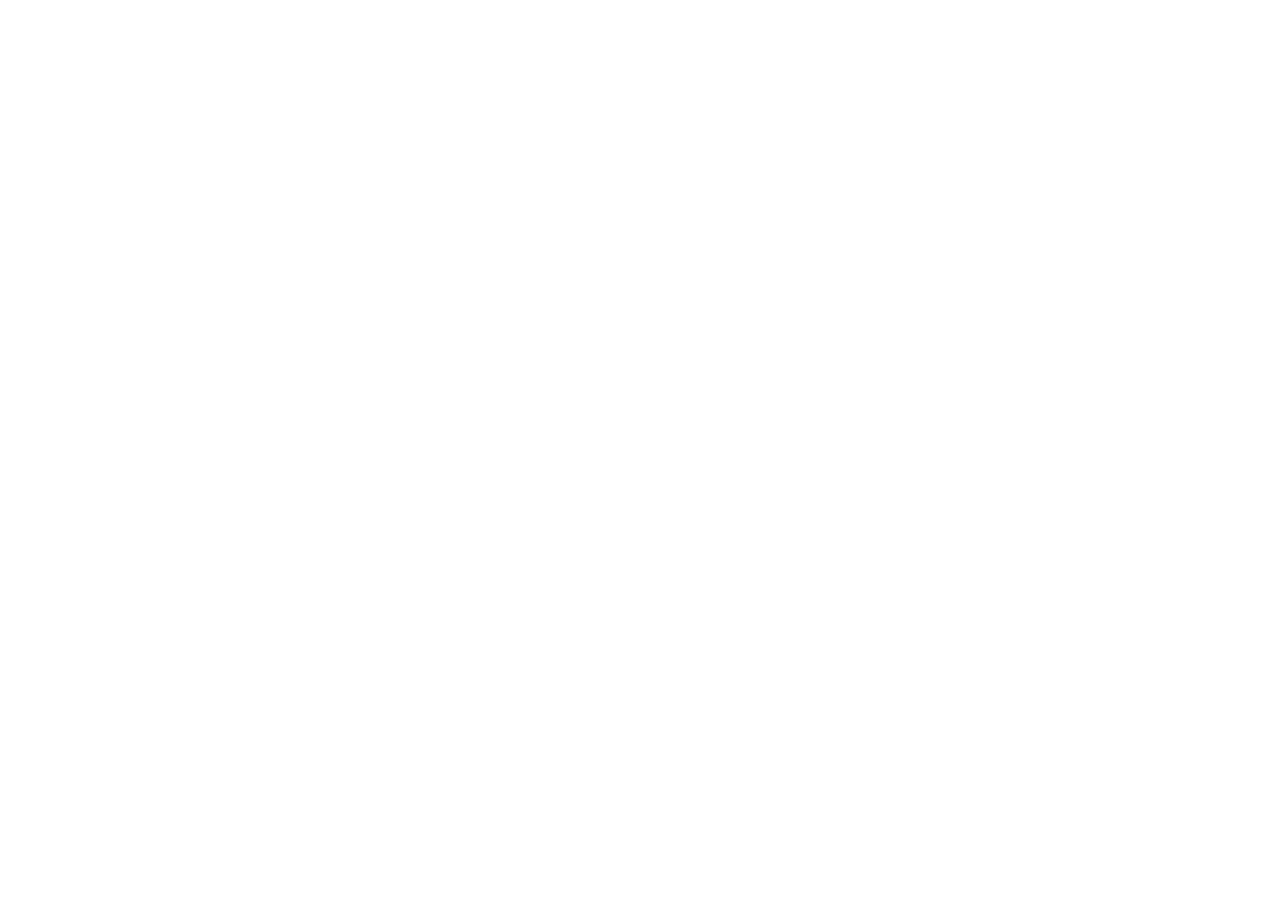
==== blog.html @ e47e7174 "first commit" ====
<!DOCTYPE html>
<html lang="vi">
<head>
    <meta charset="UTF-8">
    <meta name="viewport" content="width=device-width, initial-scale=1.0">
    <title>Blog</title>
    <link rel="stylesheet" href="blogstyle.css">
</head>
<body>
    
</body>
</html>
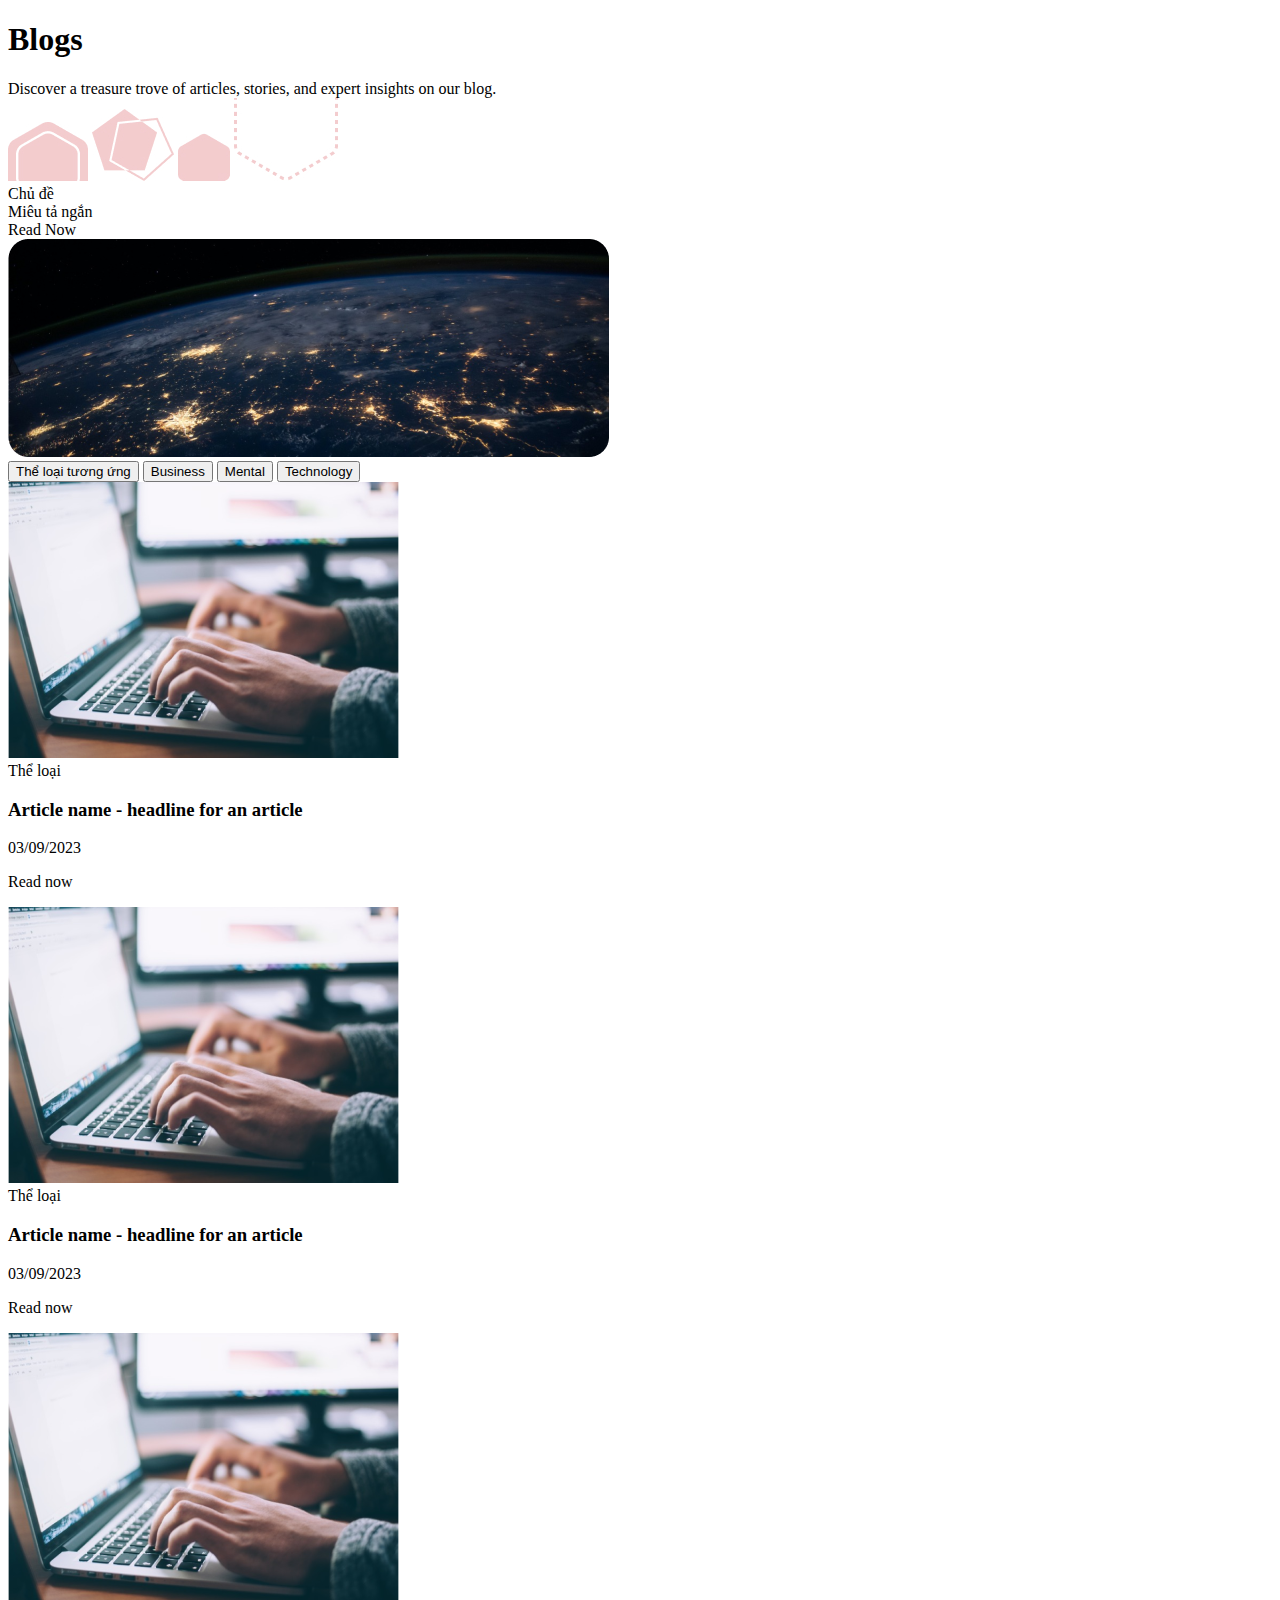
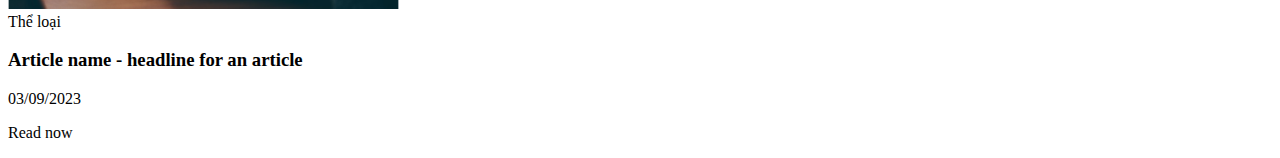
==== commit a85f7045: "2nd commit" ====
--- a/blog.html
+++ b/blog.html
@@ -6,7 +6,86 @@
     <title>Blog</title>
     <link rel="stylesheet" href="blogstyle.css">
 </head>
+
 <body>
-    
+    <div id="bloglayout">
+        <div class="heading">
+            <div class="title">
+                <h1>Blogs</h1>
+            </div>
+            <div class="description">
+                Discover a treasure trove of articles, stories, and expert insights on our blog.
+            </div>
+            <img src="./img/heading/Ornament 73.jpg" alt="" class="or1">
+            <img src="./img/heading/Ornament 71.jpg" alt="" class="or2">
+            <img src="./img/heading/Ornament 65.jpg" alt="" class="or3">
+            <img src="./img/heading/Ornament 64.jpg" alt="" class="or4">
+        </div>
+
+
+        <div class="blog-cards-section">
+            <div class="blog-cards-container">
+                <div class="container-heading">
+                    <div class="content">
+                        Chủ đề
+                    </div>
+
+                    <div class="description">
+                        Miêu tả ngắn
+                    </div>
+
+                    <div class="button">
+                        Read Now
+                    </div>
+
+                    <img src="./img/content/image.png" alt="" class="heading-img">
+                </div>
+
+                <div class="article-listing">
+                    <div class="category-tabs">
+                        <button class="blog-category-switcher">
+                            Thể loại tương ứng
+                        </button>
+                        <button class="blog-category-switcher">
+                            Business
+                        </button>
+                        <button class="blog-category-switcher">
+                            Mental
+                        </button>
+                        <button class="blog-category-switcher">
+                            Technology
+                        </button>
+                    </div>
+
+                    <div class="blog-card-tabs">
+                        <div class="blog-card-item">
+                            <img src="./img/item/image (1).png" alt="" class="img-item">
+                            <div class="tag">Thể loại</div>
+                            <h3 class="item-content">Article name - headline for an article</h3>
+                            <div class="time">03/09/2023</div>
+                            <p class="btn">Read now</p>
+                            <i class="ti-angle-right"></i>
+                        </div>
+                        <div class="blog-card-item">
+                            <img src="./img/item/image (1).png" alt="" class="img-item">
+                            <div class="tag">Thể loại</div>
+                            <h3 class="item-content">Article name - headline for an article</h3>
+                            <div class="time">03/09/2023</div>
+                            <p class="btn">Read now</p>
+                            <i class="ti-angle-right"></i>
+                        </div>
+                        <div class="blog-card-item">
+                            <img src="./img/item/image (1).png" alt="" class="img-item">
+                            <div class="tag">Thể loại</div>
+                            <h3 class="item-content">Article name - headline for an article</h3>
+                            <div class="time">03/09/2023</div>
+                            <p class="btn">Read now</p>
+                            <i class="ti-angle-right"></i>
+                        </div>
+                    </div>
+                </div>
+            </div>
+        </div>
+    </div>
 </body>
 </html>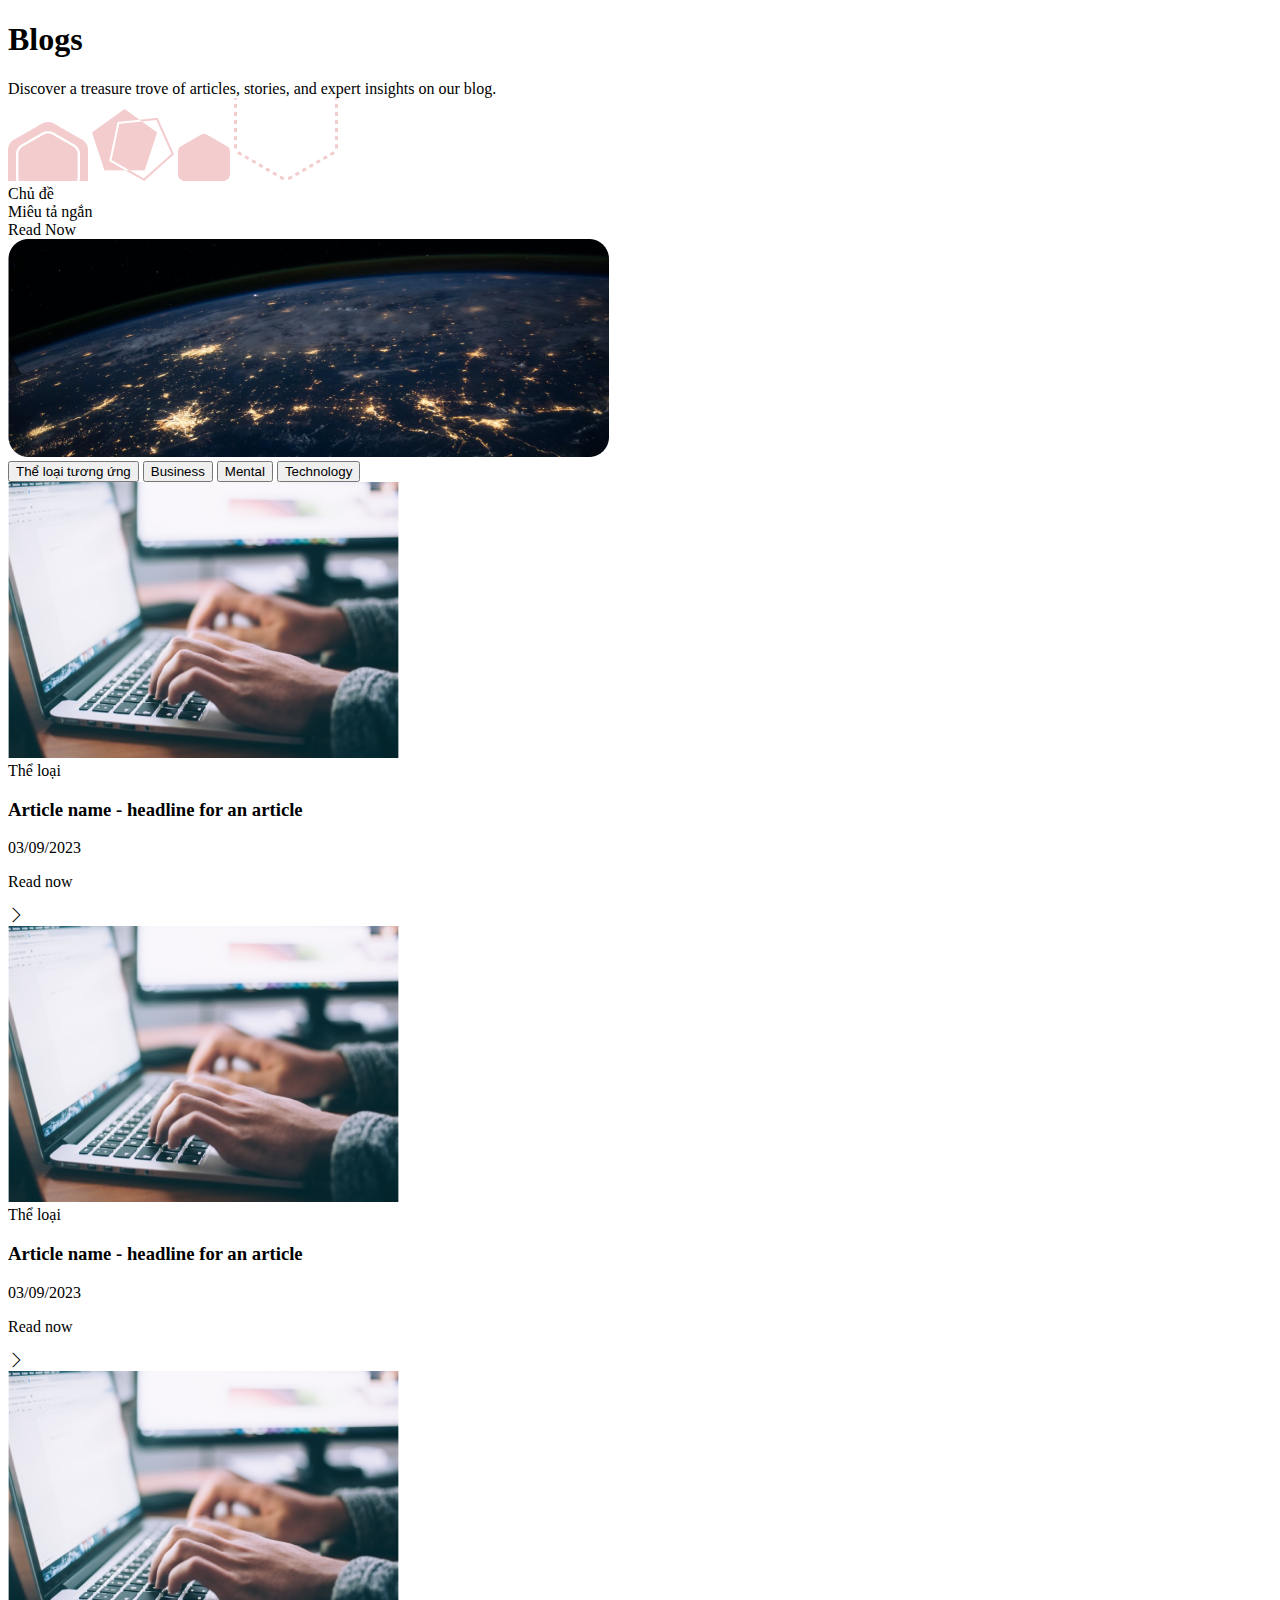
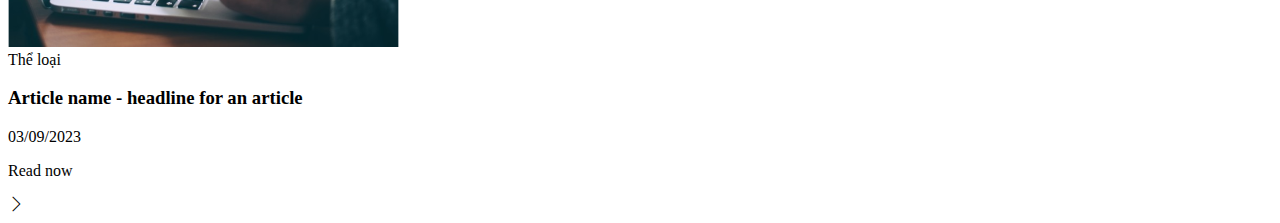
==== commit a63e2606: "3rd commit" ====
--- a/blog.html
+++ b/blog.html
@@ -4,7 +4,8 @@
     <meta charset="UTF-8">
     <meta name="viewport" content="width=device-width, initial-scale=1.0">
     <title>Blog</title>
-    <link rel="stylesheet" href="blogstyle.css">
+    <link rel="stylesheet" href="./assets/blogstyle.css">
+    <link rel="stylesheet" href="./font/themify-icons/themify-icons.css">
 </head>
 
 <body>
--- a/font/themify-icons/themify-icons.css
+++ b/font/themify-icons/themify-icons.css
@@ -0,0 +1,1081 @@
+@font-face {
+	font-family: 'themify';
+	src:url('fonts/themify.eot?-fvbane');
+	src:url('fonts/themify.eot?#iefix-fvbane') format('embedded-opentype'),
+		url('fonts/themify.woff?-fvbane') format('woff'),
+		url('fonts/themify.ttf?-fvbane') format('truetype'),
+		url('fonts/themify.svg?-fvbane#themify') format('svg');
+	font-weight: normal;
+	font-style: normal;
+}
+
+[class^="ti-"], [class*=" ti-"] {
+	font-family: 'themify';
+	speak: none;
+	font-style: normal;
+	font-weight: normal;
+	font-variant: normal;
+	text-transform: none;
+	line-height: 1;
+
+	/* Better Font Rendering =========== */
+	-webkit-font-smoothing: antialiased;
+	-moz-osx-font-smoothing: grayscale;
+}
+
+.ti-wand:before {
+	content: "\e600";
+}
+.ti-volume:before {
+	content: "\e601";
+}
+.ti-user:before {
+	content: "\e602";
+}
+.ti-unlock:before {
+	content: "\e603";
+}
+.ti-unlink:before {
+	content: "\e604";
+}
+.ti-trash:before {
+	content: "\e605";
+}
+.ti-thought:before {
+	content: "\e606";
+}
+.ti-target:before {
+	content: "\e607";
+}
+.ti-tag:before {
+	content: "\e608";
+}
+.ti-tablet:before {
+	content: "\e609";
+}
+.ti-star:before {
+	content: "\e60a";
+}
+.ti-spray:before {
+	content: "\e60b";
+}
+.ti-signal:before {
+	content: "\e60c";
+}
+.ti-shopping-cart:before {
+	content: "\e60d";
+}
+.ti-shopping-cart-full:before {
+	content: "\e60e";
+}
+.ti-settings:before {
+	content: "\e60f";
+}
+.ti-search:before {
+	content: "\e610";
+}
+.ti-zoom-in:before {
+	content: "\e611";
+}
+.ti-zoom-out:before {
+	content: "\e612";
+}
+.ti-cut:before {
+	content: "\e613";
+}
+.ti-ruler:before {
+	content: "\e614";
+}
+.ti-ruler-pencil:before {
+	content: "\e615";
+}
+.ti-ruler-alt:before {
+	content: "\e616";
+}
+.ti-bookmark:before {
+	content: "\e617";
+}
+.ti-bookmark-alt:before {
+	content: "\e618";
+}
+.ti-reload:before {
+	content: "\e619";
+}
+.ti-plus:before {
+	content: "\e61a";
+}
+.ti-pin:before {
+	content: "\e61b";
+}
+.ti-pencil:before {
+	content: "\e61c";
+}
+.ti-pencil-alt:before {
+	content: "\e61d";
+}
+.ti-paint-roller:before {
+	content: "\e61e";
+}
+.ti-paint-bucket:before {
+	content: "\e61f";
+}
+.ti-na:before {
+	content: "\e620";
+}
+.ti-mobile:before {
+	content: "\e621";
+}
+.ti-minus:before {
+	content: "\e622";
+}
+.ti-medall:before {
+	content: "\e623";
+}
+.ti-medall-alt:before {
+	content: "\e624";
+}
+.ti-marker:before {
+	content: "\e625";
+}
+.ti-marker-alt:before {
+	content: "\e626";
+}
+.ti-arrow-up:before {
+	content: "\e627";
+}
+.ti-arrow-right:before {
+	content: "\e628";
+}
+.ti-arrow-left:before {
+	content: "\e629";
+}
+.ti-arrow-down:before {
+	content: "\e62a";
+}
+.ti-lock:before {
+	content: "\e62b";
+}
+.ti-location-arrow:before {
+	content: "\e62c";
+}
+.ti-link:before {
+	content: "\e62d";
+}
+.ti-layout:before {
+	content: "\e62e";
+}
+.ti-layers:before {
+	content: "\e62f";
+}
+.ti-layers-alt:before {
+	content: "\e630";
+}
+.ti-key:before {
+	content: "\e631";
+}
+.ti-import:before {
+	content: "\e632";
+}
+.ti-image:before {
+	content: "\e633";
+}
+.ti-heart:before {
+	content: "\e634";
+}
+.ti-heart-broken:before {
+	content: "\e635";
+}
+.ti-hand-stop:before {
+	content: "\e636";
+}
+.ti-hand-open:before {
+	content: "\e637";
+}
+.ti-hand-drag:before {
+	content: "\e638";
+}
+.ti-folder:before {
+	content: "\e639";
+}
+.ti-flag:before {
+	content: "\e63a";
+}
+.ti-flag-alt:before {
+	content: "\e63b";
+}
+.ti-flag-alt-2:before {
+	content: "\e63c";
+}
+.ti-eye:before {
+	content: "\e63d";
+}
+.ti-export:before {
+	content: "\e63e";
+}
+.ti-exchange-vertical:before {
+	content: "\e63f";
+}
+.ti-desktop:before {
+	content: "\e640";
+}
+.ti-cup:before {
+	content: "\e641";
+}
+.ti-crown:before {
+	content: "\e642";
+}
+.ti-comments:before {
+	content: "\e643";
+}
+.ti-comment:before {
+	content: "\e644";
+}
+.ti-comment-alt:before {
+	content: "\e645";
+}
+.ti-close:before {
+	content: "\e646";
+}
+.ti-clip:before {
+	content: "\e647";
+}
+.ti-angle-up:before {
+	content: "\e648";
+}
+.ti-angle-right:before {
+	content: "\e649";
+}
+.ti-angle-left:before {
+	content: "\e64a";
+}
+.ti-angle-down:before {
+	content: "\e64b";
+}
+.ti-check:before {
+	content: "\e64c";
+}
+.ti-check-box:before {
+	content: "\e64d";
+}
+.ti-camera:before {
+	content: "\e64e";
+}
+.ti-announcement:before {
+	content: "\e64f";
+}
+.ti-brush:before {
+	content: "\e650";
+}
+.ti-briefcase:before {
+	content: "\e651";
+}
+.ti-bolt:before {
+	content: "\e652";
+}
+.ti-bolt-alt:before {
+	content: "\e653";
+}
+.ti-blackboard:before {
+	content: "\e654";
+}
+.ti-bag:before {
+	content: "\e655";
+}
+.ti-move:before {
+	content: "\e656";
+}
+.ti-arrows-vertical:before {
+	content: "\e657";
+}
+.ti-arrows-horizontal:before {
+	content: "\e658";
+}
+.ti-fullscreen:before {
+	content: "\e659";
+}
+.ti-arrow-top-right:before {
+	content: "\e65a";
+}
+.ti-arrow-top-left:before {
+	content: "\e65b";
+}
+.ti-arrow-circle-up:before {
+	content: "\e65c";
+}
+.ti-arrow-circle-right:before {
+	content: "\e65d";
+}
+.ti-arrow-circle-left:before {
+	content: "\e65e";
+}
+.ti-arrow-circle-down:before {
+	content: "\e65f";
+}
+.ti-angle-double-up:before {
+	content: "\e660";
+}
+.ti-angle-double-right:before {
+	content: "\e661";
+}
+.ti-angle-double-left:before {
+	content: "\e662";
+}
+.ti-angle-double-down:before {
+	content: "\e663";
+}
+.ti-zip:before {
+	content: "\e664";
+}
+.ti-world:before {
+	content: "\e665";
+}
+.ti-wheelchair:before {
+	content: "\e666";
+}
+.ti-view-list:before {
+	content: "\e667";
+}
+.ti-view-list-alt:before {
+	content: "\e668";
+}
+.ti-view-grid:before {
+	content: "\e669";
+}
+.ti-uppercase:before {
+	content: "\e66a";
+}
+.ti-upload:before {
+	content: "\e66b";
+}
+.ti-underline:before {
+	content: "\e66c";
+}
+.ti-truck:before {
+	content: "\e66d";
+}
+.ti-timer:before {
+	content: "\e66e";
+}
+.ti-ticket:before {
+	content: "\e66f";
+}
+.ti-thumb-up:before {
+	content: "\e670";
+}
+.ti-thumb-down:before {
+	content: "\e671";
+}
+.ti-text:before {
+	content: "\e672";
+}
+.ti-stats-up:before {
+	content: "\e673";
+}
+.ti-stats-down:before {
+	content: "\e674";
+}
+.ti-split-v:before {
+	content: "\e675";
+}
+.ti-split-h:before {
+	content: "\e676";
+}
+.ti-smallcap:before {
+	content: "\e677";
+}
+.ti-shine:before {
+	content: "\e678";
+}
+.ti-shift-right:before {
+	content: "\e679";
+}
+.ti-shift-left:before {
+	content: "\e67a";
+}
+.ti-shield:before {
+	content: "\e67b";
+}
+.ti-notepad:before {
+	content: "\e67c";
+}
+.ti-server:before {
+	content: "\e67d";
+}
+.ti-quote-right:before {
+	content: "\e67e";
+}
+.ti-quote-left:before {
+	content: "\e67f";
+}
+.ti-pulse:before {
+	content: "\e680";
+}
+.ti-printer:before {
+	content: "\e681";
+}
+.ti-power-off:before {
+	content: "\e682";
+}
+.ti-plug:before {
+	content: "\e683";
+}
+.ti-pie-chart:before {
+	content: "\e684";
+}
+.ti-paragraph:before {
+	content: "\e685";
+}
+.ti-panel:before {
+	content: "\e686";
+}
+.ti-package:before {
+	content: "\e687";
+}
+.ti-music:before {
+	content: "\e688";
+}
+.ti-music-alt:before {
+	content: "\e689";
+}
+.ti-mouse:before {
+	content: "\e68a";
+}
+.ti-mouse-alt:before {
+	content: "\e68b";
+}
+.ti-money:before {
+	content: "\e68c";
+}
+.ti-microphone:before {
+	content: "\e68d";
+}
+.ti-menu:before {
+	content: "\e68e";
+}
+.ti-menu-alt:before {
+	content: "\e68f";
+}
+.ti-map:before {
+	content: "\e690";
+}
+.ti-map-alt:before {
+	content: "\e691";
+}
+.ti-loop:before {
+	content: "\e692";
+}
+.ti-location-pin:before {
+	content: "\e693";
+}
+.ti-list:before {
+	content: "\e694";
+}
+.ti-light-bulb:before {
+	content: "\e695";
+}
+.ti-Italic:before {
+	content: "\e696";
+}
+.ti-info:before {
+	content: "\e697";
+}
+.ti-infinite:before {
+	content: "\e698";
+}
+.ti-id-badge:before {
+	content: "\e699";
+}
+.ti-hummer:before {
+	content: "\e69a";
+}
+.ti-home:before {
+	content: "\e69b";
+}
+.ti-help:before {
+	content: "\e69c";
+}
+.ti-headphone:before {
+	content: "\e69d";
+}
+.ti-harddrives:before {
+	content: "\e69e";
+}
+.ti-harddrive:before {
+	content: "\e69f";
+}
+.ti-gift:before {
+	content: "\e6a0";
+}
+.ti-game:before {
+	content: "\e6a1";
+}
+.ti-filter:before {
+	content: "\e6a2";
+}
+.ti-files:before {
+	content: "\e6a3";
+}
+.ti-file:before {
+	content: "\e6a4";
+}
+.ti-eraser:before {
+	content: "\e6a5";
+}
+.ti-envelope:before {
+	content: "\e6a6";
+}
+.ti-download:before {
+	content: "\e6a7";
+}
+.ti-direction:before {
+	content: "\e6a8";
+}
+.ti-direction-alt:before {
+	content: "\e6a9";
+}
+.ti-dashboard:before {
+	content: "\e6aa";
+}
+.ti-control-stop:before {
+	content: "\e6ab";
+}
+.ti-control-shuffle:before {
+	content: "\e6ac";
+}
+.ti-control-play:before {
+	content: "\e6ad";
+}
+.ti-control-pause:before {
+	content: "\e6ae";
+}
+.ti-control-forward:before {
+	content: "\e6af";
+}
+.ti-control-backward:before {
+	content: "\e6b0";
+}
+.ti-cloud:before {
+	content: "\e6b1";
+}
+.ti-cloud-up:before {
+	content: "\e6b2";
+}
+.ti-cloud-down:before {
+	content: "\e6b3";
+}
+.ti-clipboard:before {
+	content: "\e6b4";
+}
+.ti-car:before {
+	content: "\e6b5";
+}
+.ti-calendar:before {
+	content: "\e6b6";
+}
+.ti-book:before {
+	content: "\e6b7";
+}
+.ti-bell:before {
+	content: "\e6b8";
+}
+.ti-basketball:before {
+	content: "\e6b9";
+}
+.ti-bar-chart:before {
+	content: "\e6ba";
+}
+.ti-bar-chart-alt:before {
+	content: "\e6bb";
+}
+.ti-back-right:before {
+	content: "\e6bc";
+}
+.ti-back-left:before {
+	content: "\e6bd";
+}
+.ti-arrows-corner:before {
+	content: "\e6be";
+}
+.ti-archive:before {
+	content: "\e6bf";
+}
+.ti-anchor:before {
+	content: "\e6c0";
+}
+.ti-align-right:before {
+	content: "\e6c1";
+}
+.ti-align-left:before {
+	content: "\e6c2";
+}
+.ti-align-justify:before {
+	content: "\e6c3";
+}
+.ti-align-center:before {
+	content: "\e6c4";
+}
+.ti-alert:before {
+	content: "\e6c5";
+}
+.ti-alarm-clock:before {
+	content: "\e6c6";
+}
+.ti-agenda:before {
+	content: "\e6c7";
+}
+.ti-write:before {
+	content: "\e6c8";
+}
+.ti-window:before {
+	content: "\e6c9";
+}
+.ti-widgetized:before {
+	content: "\e6ca";
+}
+.ti-widget:before {
+	content: "\e6cb";
+}
+.ti-widget-alt:before {
+	content: "\e6cc";
+}
+.ti-wallet:before {
+	content: "\e6cd";
+}
+.ti-video-clapper:before {
+	content: "\e6ce";
+}
+.ti-video-camera:before {
+	content: "\e6cf";
+}
+.ti-vector:before {
+	content: "\e6d0";
+}
+.ti-themify-logo:before {
+	content: "\e6d1";
+}
+.ti-themify-favicon:before {
+	content: "\e6d2";
+}
+.ti-themify-favicon-alt:before {
+	content: "\e6d3";
+}
+.ti-support:before {
+	content: "\e6d4";
+}
+.ti-stamp:before {
+	content: "\e6d5";
+}
+.ti-split-v-alt:before {
+	content: "\e6d6";
+}
+.ti-slice:before {
+	content: "\e6d7";
+}
+.ti-shortcode:before {
+	content: "\e6d8";
+}
+.ti-shift-right-alt:before {
+	content: "\e6d9";
+}
+.ti-shift-left-alt:before {
+	content: "\e6da";
+}
+.ti-ruler-alt-2:before {
+	content: "\e6db";
+}
+.ti-receipt:before {
+	content: "\e6dc";
+}
+.ti-pin2:before {
+	content: "\e6dd";
+}
+.ti-pin-alt:before {
+	content: "\e6de";
+}
+.ti-pencil-alt2:before {
+	content: "\e6df";
+}
+.ti-palette:before {
+	content: "\e6e0";
+}
+.ti-more:before {
+	content: "\e6e1";
+}
+.ti-more-alt:before {
+	content: "\e6e2";
+}
+.ti-microphone-alt:before {
+	content: "\e6e3";
+}
+.ti-magnet:before {
+	content: "\e6e4";
+}
+.ti-line-double:before {
+	content: "\e6e5";
+}
+.ti-line-dotted:before {
+	content: "\e6e6";
+}
+.ti-line-dashed:before {
+	content: "\e6e7";
+}
+.ti-layout-width-full:before {
+	content: "\e6e8";
+}
+.ti-layout-width-default:before {
+	content: "\e6e9";
+}
+.ti-layout-width-default-alt:before {
+	content: "\e6ea";
+}
+.ti-layout-tab:before {
+	content: "\e6eb";
+}
+.ti-layout-tab-window:before {
+	content: "\e6ec";
+}
+.ti-layout-tab-v:before {
+	content: "\e6ed";
+}
+.ti-layout-tab-min:before {
+	content: "\e6ee";
+}
+.ti-layout-slider:before {
+	content: "\e6ef";
+}
+.ti-layout-slider-alt:before {
+	content: "\e6f0";
+}
+.ti-layout-sidebar-right:before {
+	content: "\e6f1";
+}
+.ti-layout-sidebar-none:before {
+	content: "\e6f2";
+}
+.ti-layout-sidebar-left:before {
+	content: "\e6f3";
+}
+.ti-layout-placeholder:before {
+	content: "\e6f4";
+}
+.ti-layout-menu:before {
+	content: "\e6f5";
+}
+.ti-layout-menu-v:before {
+	content: "\e6f6";
+}
+.ti-layout-menu-separated:before {
+	content: "\e6f7";
+}
+.ti-layout-menu-full:before {
+	content: "\e6f8";
+}
+.ti-layout-media-right-alt:before {
+	content: "\e6f9";
+}
+.ti-layout-media-right:before {
+	content: "\e6fa";
+}
+.ti-layout-media-overlay:before {
+	content: "\e6fb";
+}
+.ti-layout-media-overlay-alt:before {
+	content: "\e6fc";
+}
+.ti-layout-media-overlay-alt-2:before {
+	content: "\e6fd";
+}
+.ti-layout-media-left-alt:before {
+	content: "\e6fe";
+}
+.ti-layout-media-left:before {
+	content: "\e6ff";
+}
+.ti-layout-media-center-alt:before {
+	content: "\e700";
+}
+.ti-layout-media-center:before {
+	content: "\e701";
+}
+.ti-layout-list-thumb:before {
+	content: "\e702";
+}
+.ti-layout-list-thumb-alt:before {
+	content: "\e703";
+}
+.ti-layout-list-post:before {
+	content: "\e704";
+}
+.ti-layout-list-large-image:before {
+	content: "\e705";
+}
+.ti-layout-line-solid:before {
+	content: "\e706";
+}
+.ti-layout-grid4:before {
+	content: "\e707";
+}
+.ti-layout-grid3:before {
+	content: "\e708";
+}
+.ti-layout-grid2:before {
+	content: "\e709";
+}
+.ti-layout-grid2-thumb:before {
+	content: "\e70a";
+}
+.ti-layout-cta-right:before {
+	content: "\e70b";
+}
+.ti-layout-cta-left:before {
+	content: "\e70c";
+}
+.ti-layout-cta-center:before {
+	content: "\e70d";
+}
+.ti-layout-cta-btn-right:before {
+	content: "\e70e";
+}
+.ti-layout-cta-btn-left:before {
+	content: "\e70f";
+}
+.ti-layout-column4:before {
+	content: "\e710";
+}
+.ti-layout-column3:before {
+	content: "\e711";
+}
+.ti-layout-column2:before {
+	content: "\e712";
+}
+.ti-layout-accordion-separated:before {
+	content: "\e713";
+}
+.ti-layout-accordion-merged:before {
+	content: "\e714";
+}
+.ti-layout-accordion-list:before {
+	content: "\e715";
+}
+.ti-ink-pen:before {
+	content: "\e716";
+}
+.ti-info-alt:before {
+	content: "\e717";
+}
+.ti-help-alt:before {
+	content: "\e718";
+}
+.ti-headphone-alt:before {
+	content: "\e719";
+}
+.ti-hand-point-up:before {
+	content: "\e71a";
+}
+.ti-hand-point-right:before {
+	content: "\e71b";
+}
+.ti-hand-point-left:before {
+	content: "\e71c";
+}
+.ti-hand-point-down:before {
+	content: "\e71d";
+}
+.ti-gallery:before {
+	content: "\e71e";
+}
+.ti-face-smile:before {
+	content: "\e71f";
+}
+.ti-face-sad:before {
+	content: "\e720";
+}
+.ti-credit-card:before {
+	content: "\e721";
+}
+.ti-control-skip-forward:before {
+	content: "\e722";
+}
+.ti-control-skip-backward:before {
+	content: "\e723";
+}
+.ti-control-record:before {
+	content: "\e724";
+}
+.ti-control-eject:before {
+	content: "\e725";
+}
+.ti-comments-smiley:before {
+	content: "\e726";
+}
+.ti-brush-alt:before {
+	content: "\e727";
+}
+.ti-youtube:before {
+	content: "\e728";
+}
+.ti-vimeo:before {
+	content: "\e729";
+}
+.ti-twitter:before {
+	content: "\e72a";
+}
+.ti-time:before {
+	content: "\e72b";
+}
+.ti-tumblr:before {
+	content: "\e72c";
+}
+.ti-skype:before {
+	content: "\e72d";
+}
+.ti-share:before {
+	content: "\e72e";
+}
+.ti-share-alt:before {
+	content: "\e72f";
+}
+.ti-rocket:before {
+	content: "\e730";
+}
+.ti-pinterest:before {
+	content: "\e731";
+}
+.ti-new-window:before {
+	content: "\e732";
+}
+.ti-microsoft:before {
+	content: "\e733";
+}
+.ti-list-ol:before {
+	content: "\e734";
+}
+.ti-linkedin:before {
+	content: "\e735";
+}
+.ti-layout-sidebar-2:before {
+	content: "\e736";
+}
+.ti-layout-grid4-alt:before {
+	content: "\e737";
+}
+.ti-layout-grid3-alt:before {
+	content: "\e738";
+}
+.ti-layout-grid2-alt:before {
+	content: "\e739";
+}
+.ti-layout-column4-alt:before {
+	content: "\e73a";
+}
+.ti-layout-column3-alt:before {
+	content: "\e73b";
+}
+.ti-layout-column2-alt:before {
+	content: "\e73c";
+}
+.ti-instagram:before {
+	content: "\e73d";
+}
+.ti-google:before {
+	content: "\e73e";
+}
+.ti-github:before {
+	content: "\e73f";
+}
+.ti-flickr:before {
+	content: "\e740";
+}
+.ti-facebook:before {
+	content: "\e741";
+}
+.ti-dropbox:before {
+	content: "\e742";
+}
+.ti-dribbble:before {
+	content: "\e743";
+}
+.ti-apple:before {
+	content: "\e744";
+}
+.ti-android:before {
+	content: "\e745";
+}
+.ti-save:before {
+	content: "\e746";
+}
+.ti-save-alt:before {
+	content: "\e747";
+}
+.ti-yahoo:before {
+	content: "\e748";
+}
+.ti-wordpress:before {
+	content: "\e749";
+}
+.ti-vimeo-alt:before {
+	content: "\e74a";
+}
+.ti-twitter-alt:before {
+	content: "\e74b";
+}
+.ti-tumblr-alt:before {
+	content: "\e74c";
+}
+.ti-trello:before {
+	content: "\e74d";
+}
+.ti-stack-overflow:before {
+	content: "\e74e";
+}
+.ti-soundcloud:before {
+	content: "\e74f";
+}
+.ti-sharethis:before {
+	content: "\e750";
+}
+.ti-sharethis-alt:before {
+	content: "\e751";
+}
+.ti-reddit:before {
+	content: "\e752";
+}
+.ti-pinterest-alt:before {
+	content: "\e753";
+}
+.ti-microsoft-alt:before {
+	content: "\e754";
+}
+.ti-linux:before {
+	content: "\e755";
+}
+.ti-jsfiddle:before {
+	content: "\e756";
+}
+.ti-joomla:before {
+	content: "\e757";
+}
+.ti-html5:before {
+	content: "\e758";
+}
+.ti-flickr-alt:before {
+	content: "\e759";
+}
+.ti-email:before {
+	content: "\e75a";
+}
+.ti-drupal:before {
+	content: "\e75b";
+}
+.ti-dropbox-alt:before {
+	content: "\e75c";
+}
+.ti-css3:before {
+	content: "\e75d";
+}
+.ti-rss:before {
+	content: "\e75e";
+}
+.ti-rss-alt:before {
+	content: "\e75f";
+}
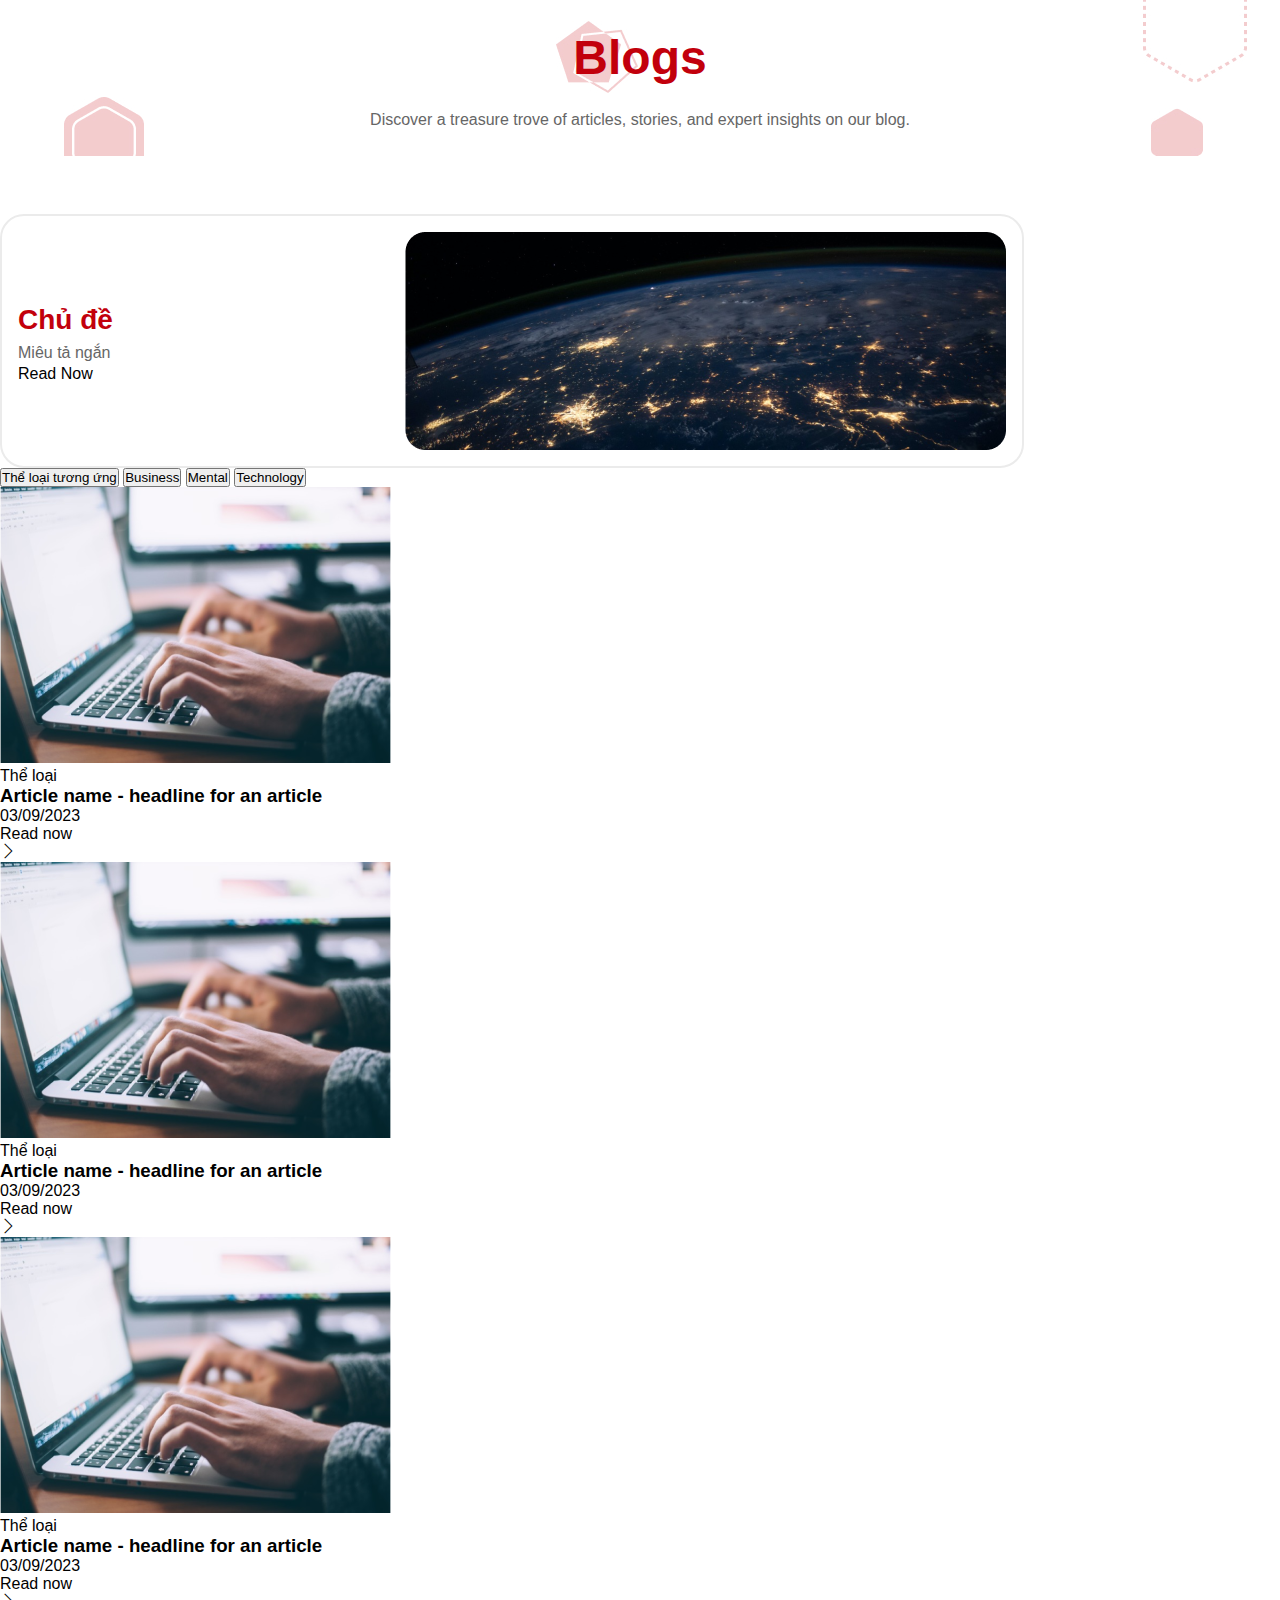
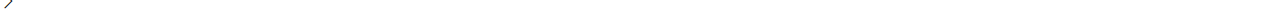
==== commit bc878f7b: "2nd commit" ====
--- a/blog.html
+++ b/blog.html
@@ -12,33 +12,34 @@
     <div id="bloglayout">
         <div class="heading">
             <div class="title">
-                <h1>Blogs</h1>
+                <p>Blogs</p>
             </div>
             <div class="description">
-                Discover a treasure trove of articles, stories, and expert insights on our blog.
+                <p>Discover a treasure trove of articles, stories, and expert insights on our blog.</p>
             </div>
-            <img src="./img/heading/Ornament 73.jpg" alt="" class="or1">
-            <img src="./img/heading/Ornament 71.jpg" alt="" class="or2">
-            <img src="./img/heading/Ornament 65.jpg" alt="" class="or3">
-            <img src="./img/heading/Ornament 64.jpg" alt="" class="or4">
+            <img src="./img/heading/Ornament 73.jpg" alt="" class="img or1">
+            <img src="./img/heading/Ornament 71.jpg" alt="" class="img or2">
+            <img src="./img/heading/Ornament 65.jpg" alt="" class="img or3">
+            <img src="./img/heading/Ornament 64.jpg" alt="" class="img or4">
         </div>
 
 
         <div class="blog-cards-section">
             <div class="blog-cards-container">
                 <div class="container-heading">
-                    <div class="content">
+                    <div class="heading-text">
+                        <div class="content">
                         Chủ đề
+                        </div>
+
+                        <div class="description">
+                        Miêu tả ngắn
+                        </div>
+
+                        <div class="button">
+                        Read Now
+                        </div>
                     </div>
-
-                    <div class="description">
-                        Miêu tả ngắn
-                    </div>
-
-                    <div class="button">
-                        Read Now
-                    </div>
-
                     <img src="./img/content/image.png" alt="" class="heading-img">
                 </div>
 
--- a/assets/blogstyle.css
+++ b/assets/blogstyle.css
@@ -0,0 +1,102 @@
+* {
+    padding: 0;
+    margin: 0;
+    box-sizing: border-box;
+}
+
+html {
+    font-family:Arial, Helvetica, sans-serif
+}
+
+#bloglayout {
+
+}
+
+#bloglayout .heading{
+    height: 156px;
+    padding: 24px 104px;
+    text-align: center;
+    position: relative;
+    margin-bottom: 58px;
+}
+
+#bloglayout .heading .title {
+    position: relative;
+    z-index: 1;
+}
+
+#bloglayout .heading .description {
+    line-height: 24px;
+}
+
+.heading .title p {
+    margin-top: 6px;
+    margin-bottom: 4px;
+    height: 74px;
+    font-size: 48px;
+    font-weight: 700;
+    color: rgba(194, 0, 12, 1);
+}
+
+.heading .description p{
+    color: rgba(102, 102, 102, 1);
+    font-size: 16px;
+    font-weight: 400;
+}
+
+.heading .img.or1 {
+    position: absolute;
+    bottom: 0;
+    left: 5%;
+}
+
+.heading .img.or2 {
+    width: 82px;
+    position: absolute;
+    top: 13.4%;
+    left: 43.4%;
+}
+
+.heading .img.or3 {
+   position: absolute;
+   bottom: 0;
+   right: 6%;
+}
+
+.heading .img.or4 {
+    position: absolute;
+    top: 0;
+    right: 2.6%;
+}
+
+.blog-cards-container .container-heading {
+    display: flex;
+    border: 2px solid rgba(235, 235, 235, 1);
+    border-radius: 24px;
+    padding: 16px;
+    align-items: center;
+    justify-content: space-between;
+    width: 80%;
+}
+
+.container-heading .heading-text {
+    
+}
+
+.heading-text .content {
+    color: rgba(194, 0, 12, 1);
+    font-size: 28px;
+    font-weight: 700;
+    line-height: 42px;
+}
+
+.heading-text .description {
+    font-size: 16px;
+    font-weight: 400;
+    line-height: 24px;
+    color: rgba(102, 102, 102, 1);
+}
+
+.container-heading .heading-img {
+    display: ;
+}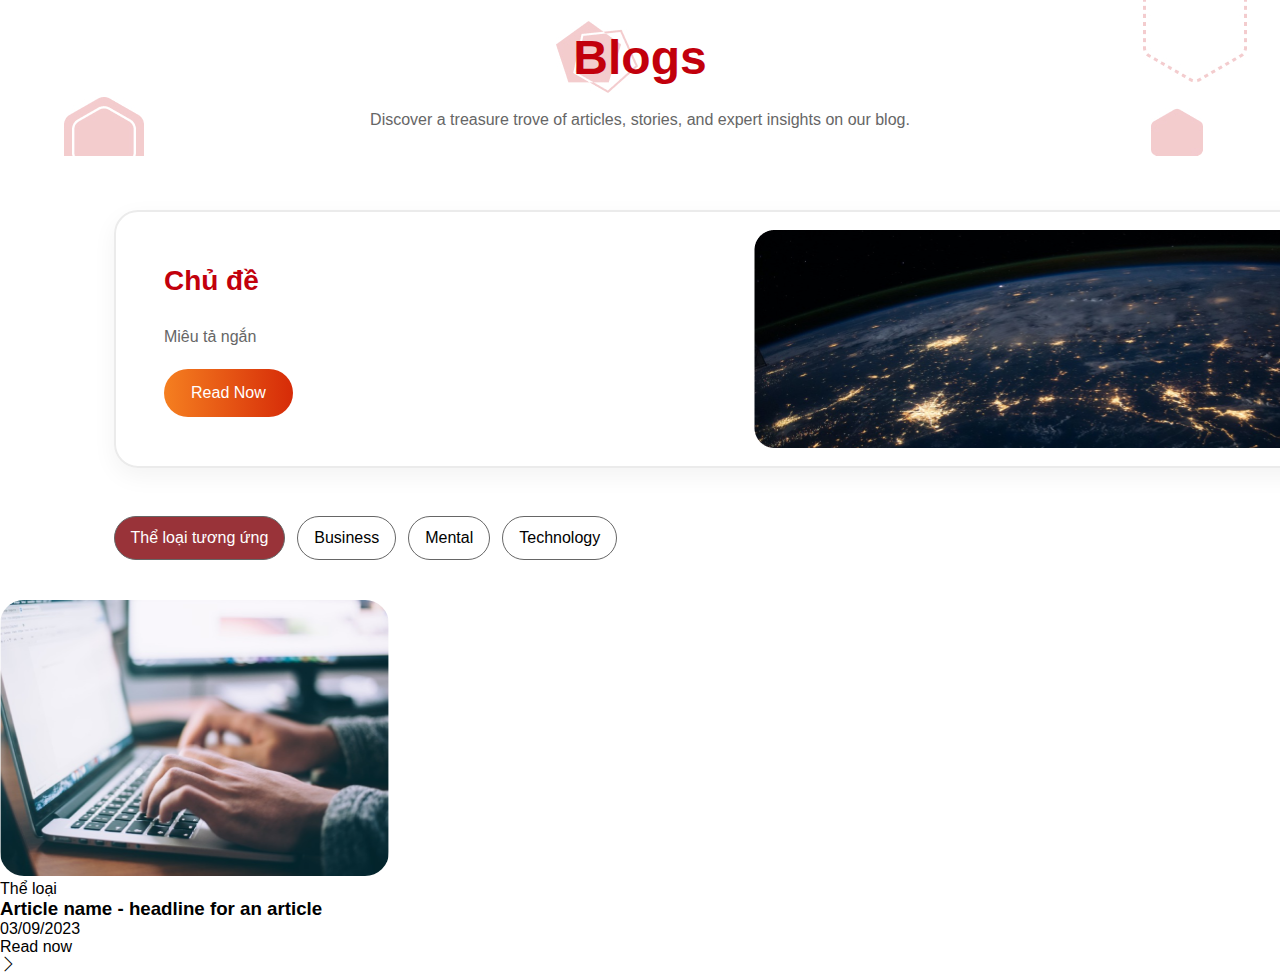
==== commit 9f086fad: "4nd commit" ====
--- a/blog.html
+++ b/blog.html
@@ -31,11 +31,9 @@
                         <div class="content">
                         Chủ đề
                         </div>
-
                         <div class="description">
                         Miêu tả ngắn
                         </div>
-
                         <div class="button">
                         Read Now
                         </div>
@@ -45,7 +43,7 @@
 
                 <div class="article-listing">
                     <div class="category-tabs">
-                        <button class="blog-category-switcher">
+                        <button class="blog-category-switcher first">
                             Thể loại tương ứng
                         </button>
                         <button class="blog-category-switcher">
@@ -62,28 +60,14 @@
                     <div class="blog-card-tabs">
                         <div class="blog-card-item">
                             <img src="./img/item/image (1).png" alt="" class="img-item">
+                            <div class="blog-card-content">
                             <div class="tag">Thể loại</div>
                             <h3 class="item-content">Article name - headline for an article</h3>
                             <div class="time">03/09/2023</div>
                             <p class="btn">Read now</p>
                             <i class="ti-angle-right"></i>
                         </div>
-                        <div class="blog-card-item">
-                            <img src="./img/item/image (1).png" alt="" class="img-item">
-                            <div class="tag">Thể loại</div>
-                            <h3 class="item-content">Article name - headline for an article</h3>
-                            <div class="time">03/09/2023</div>
-                            <p class="btn">Read now</p>
-                            <i class="ti-angle-right"></i>
-                        </div>
-                        <div class="blog-card-item">
-                            <img src="./img/item/image (1).png" alt="" class="img-item">
-                            <div class="tag">Thể loại</div>
-                            <h3 class="item-content">Article name - headline for an article</h3>
-                            <div class="time">03/09/2023</div>
-                            <p class="btn">Read now</p>
-                            <i class="ti-angle-right"></i>
-                        </div>
+                        
                     </div>
                 </div>
             </div>
--- a/assets/blogstyle.css
+++ b/assets/blogstyle.css
@@ -17,7 +17,7 @@
     padding: 24px 104px;
     text-align: center;
     position: relative;
-    margin-bottom: 58px;
+    margin-bottom: 54px;
 }
 
 #bloglayout .heading .title {
@@ -73,14 +73,16 @@
     display: flex;
     border: 2px solid rgba(235, 235, 235, 1);
     border-radius: 24px;
-    padding: 16px;
-    align-items: center;
+    padding: 18px;
     justify-content: space-between;
-    width: 80%;
+    width: 1260px;
+    margin-left: 8.9%;
+    box-shadow: 0 8px 24px rgba(0, 0, 0, 0.05);
+    margin-bottom: 48px;
 }
 
 .container-heading .heading-text {
-    
+    padding: 30px;
 }
 
 .heading-text .content {
@@ -88,6 +90,7 @@
     font-size: 28px;
     font-weight: 700;
     line-height: 42px;
+    padding-bottom: 23px;
 }
 
 .heading-text .description {
@@ -95,8 +98,48 @@
     font-weight: 400;
     line-height: 24px;
     color: rgba(102, 102, 102, 1);
+    padding-bottom: 20px;
 }
 
 .container-heading .heading-img {
-    display: ;
-}+    width: 600px;
+}
+
+.container-heading .heading-text .button {
+    padding: 12px 16px;
+    border-radius: 100px;
+    height: 48px;
+    width: 129px;
+    background-image: linear-gradient(90deg,rgba(245, 127, 32, 1),rgba(214, 43, 8, 1));
+    color: #fff;
+    line-height: 23px;
+    text-align: center
+}
+
+.category-tabs {
+    display: flex;
+    align-items: baseline;
+    margin-left: 8.4%;
+    margin-bottom: 40px;
+}
+
+.category-tabs .blog-category-switcher {
+    padding: 12px 16px;
+    border-radius: 40px;
+    border: 1px solid rgba(102, 102, 102, 1);
+    background-color: rgba(0, 0, 0, 0);
+    margin: 0px 6px;
+    font-size: 16px;
+    font-weight: 500;
+}
+
+.blog-category-switcher.first {
+    background: rgba(128, 0, 8, 0.8);
+    color: #fff;
+}
+
+.blog-card-item .img-item {
+    width: 389px;
+    height: 276px;
+    border-radius: 24px;
+}   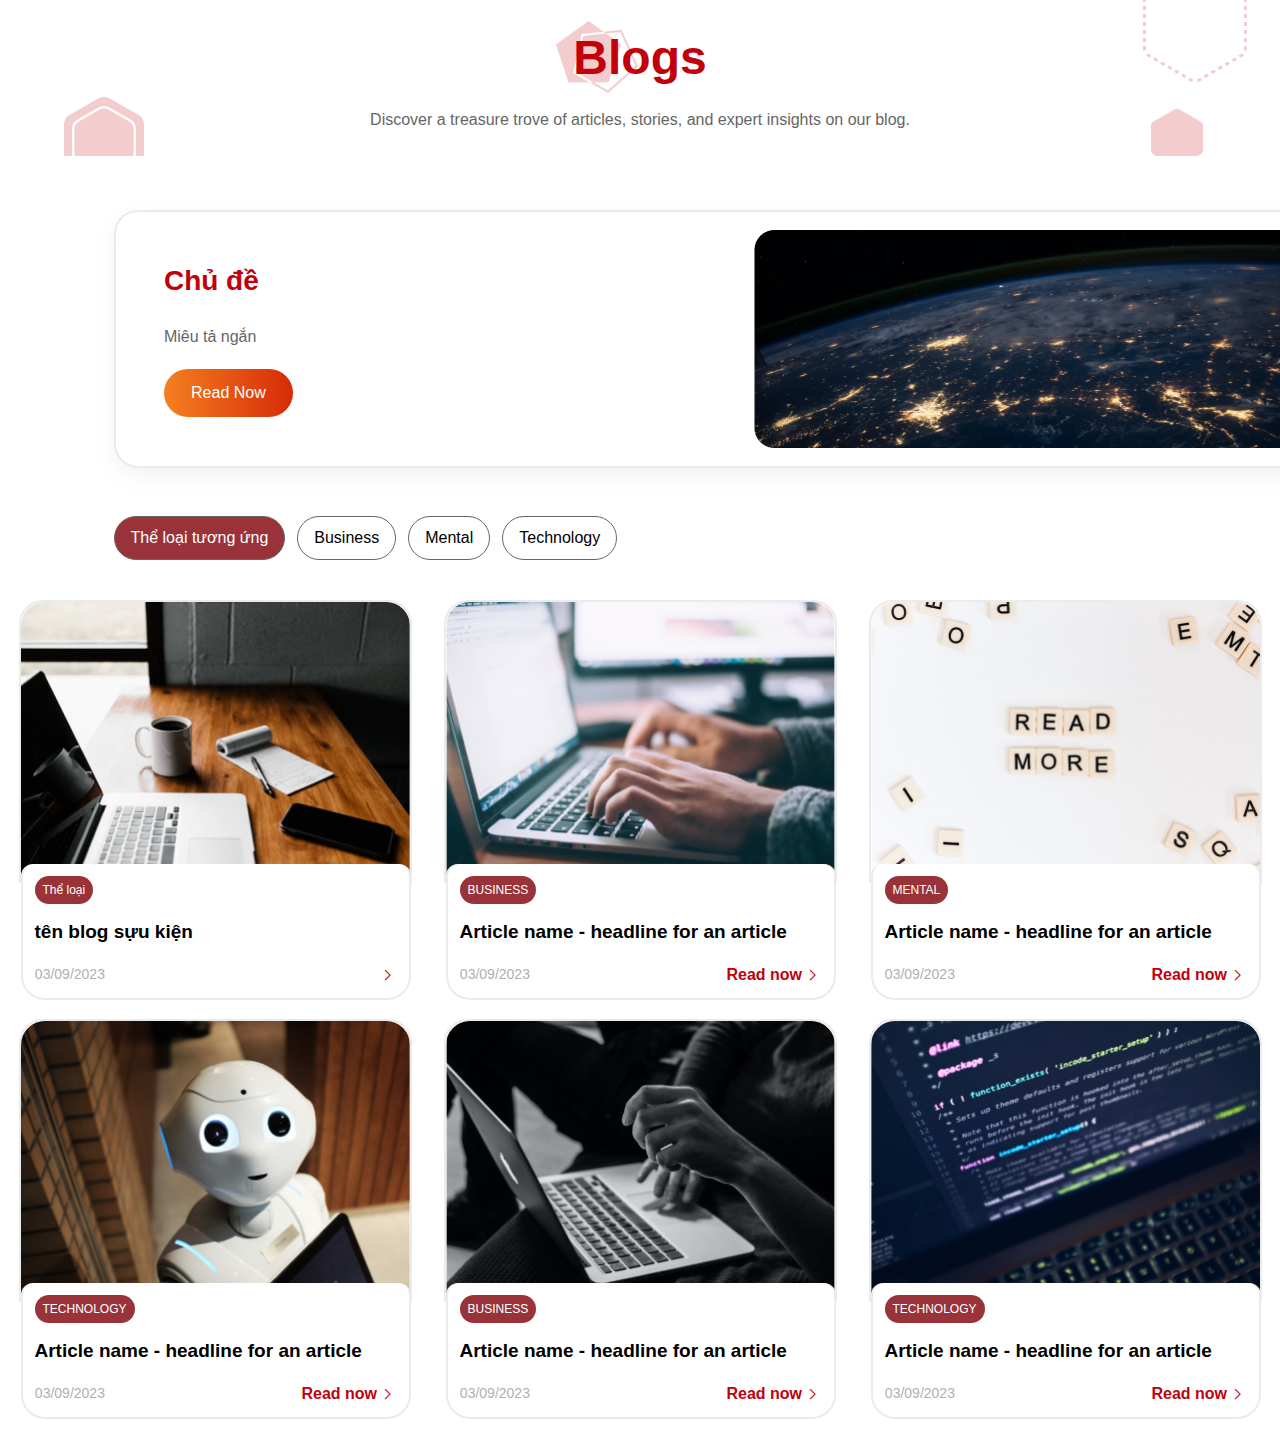
==== commit 92e6f447: "5rd commit" ====
--- a/blog.html
+++ b/blog.html
@@ -59,15 +59,90 @@
 
                     <div class="blog-card-tabs">
                         <div class="blog-card-item">
-                            <img src="./img/item/image (1).png" alt="" class="img-item">
+                            <div class="img-item">
+                                <img src="./img/item/image.png" alt="">
+                            </div>
                             <div class="blog-card-content">
-                            <div class="tag">Thể loại</div>
-                            <h3 class="item-content">Article name - headline for an article</h3>
-                            <div class="time">03/09/2023</div>
-                            <p class="btn">Read now</p>
-                            <i class="ti-angle-right"></i>
+                                <div class="tag">Thể loại</div>
+                                <h3 class="item-content">tên blog sựu kiện</h3>
+                                <div class="time">03/09/2023</div>
+                                <p class="btn">
+                                    <i class="ti-angle-right"></i>
+                                </p>
+                            </div>
                         </div>
                         
+                        <div class="blog-card-item">
+                            <div class="img-item">
+                                <img src="./img/item/image (1).png" alt="">
+                            </div>
+                            <div class="blog-card-content">
+                                <div class="tag">BUSINESS</div>
+                                <h3 class="item-content">Article name - headline for an article</h3>
+                                <div class="time">03/09/2023</div>
+                                <p class="btn">Read now
+                                    <i class="ti-angle-right"></i>
+                                </p>
+                            </div>
+                        </div>
+
+                        <div class="blog-card-item">
+                            <div class="img-item">
+                                <img src="./img/item/image (2).png" alt="">
+                            </div>
+                            <div class="blog-card-content">
+                                <div class="tag">MENTAL</div>
+                                <h3 class="item-content">Article name - headline for an article</h3>
+                                <div class="time">03/09/2023</div>
+                                <p class="btn">Read now
+                                    <i class="ti-angle-right"></i>
+                                </p>
+                            </div>
+                        </div>
+                    </div>
+
+                    <div class="blog-card-tabs nd">
+                        <div class="blog-card-item">
+                            <div class="img-item">
+                                <img src="./img/item/image (3).png" alt="">
+                            </div>
+                            <div class="blog-card-content">
+                                <div class="tag">TECHNOLOGY</div>
+                                <h3 class="item-content">Article name - headline for an article</h3>
+                                <div class="time">03/09/2023</div>
+                                <p class="btn">Read now
+                                    <i class="ti-angle-right"></i>
+                                </p>
+                            </div>
+                        </div>
+                        
+                        <div class="blog-card-item">
+                            <div class="img-item">
+                                <img src="./img/item/image (4).png" alt="">
+                            </div>
+                            <div class="blog-card-content">
+                                <div class="tag">BUSINESS</div>
+                                <h3 class="item-content">Article name - headline for an article</h3>
+                                <div class="time">03/09/2023</div>
+                                <p class="btn">Read now
+                                    <i class="ti-angle-right"></i>
+                                </p>
+                            </div>
+                        </div>
+
+                        <div class="blog-card-item">
+                            <div class="img-item">
+                                <img src="./img/item/image (5).png" alt="">
+                            </div>
+                            <div class="blog-card-content">
+                                <div class="tag">TECHNOLOGY</div>
+                                <h3 class="item-content">Article name - headline for an article</h3>
+                                <div class="time">03/09/2023</div>
+                                <p class="btn">Read now
+                                    <i class="ti-angle-right"></i>
+                                </p>
+                            </div>
+                        </div>
                     </div>
                 </div>
             </div>
--- a/assets/blogstyle.css
+++ b/assets/blogstyle.css
@@ -116,6 +116,16 @@
     text-align: center
 }
 
+.blog-card-tabs {
+    display: flex;
+    justify-content: center;
+    margin-bottom: 10.6%;
+}
+
+.blog-card-tabs.nd{
+    
+}
+
 .category-tabs {
     display: flex;
     align-items: baseline;
@@ -138,8 +148,77 @@
     color: #fff;
 }
 
-.blog-card-item .img-item {
+.blog-card-tabs .blog-card-item {
+    position: relative;
+    border: 2px solid rgba(235, 235, 235, 1);
+    border-top-left-radius: 24px;
+    border-top-right-radius: 24px;
+    display:block;
+    margin-left: 16px;
+    margin-right: 16px;
+}
+
+.blog-card-item .blog-card-content {
+    background: #fff;
+    color: black;
+    width: 390px;
+    height: 136px;
+    border-radius: 12px;
+    position: absolute;
+    top: 262px;
+    border-bottom-left-radius: 24px;
+    border-bottom-right-radius: 24px;
+    border-bottom:2px solid rgba(235, 235, 235, 1);
+    border-left:2px solid rgba(235, 235, 235, 1);
+    border-right:2px solid rgba(235, 235, 235, 1);
+} 
+
+.img-item img {
     width: 389px;
-    height: 276px;
-    border-radius: 24px;
-}   +    border-top-left-radius: 24px;
+    border-top-right-radius: 24px;
+}
+
+.blog-card-content .tag {
+    background: rgba(128, 0, 8, 0.8);
+    color: #fff;
+    padding: 4px 8px;
+    font-size: 12px;
+    font-weight: 500;
+    line-height: 20px;
+    border-radius: 40px;
+    margin: 12px 12px;
+    display: inline-block;
+}
+
+.blog-card-content .item-content {
+    font-size: 19px;
+    font-weight: 700;
+    line-height: 32px;
+    margin: 0px 12px;
+}
+
+.blog-card-content .time {
+    font-size: 14px;
+    font-weight: 500;
+    color: rgba(176, 176, 176, 1);
+    margin-top: 18px;
+    margin-left: 3.2%;
+}
+
+.blog-card-content .btn {
+    font-size: 16px;
+    font-weight: 700;
+    line-height: 24px;
+    color: rgba(194, 0, 12, 1);
+    padding: 16px;
+    position: absolute;
+    right: 0;
+    bottom: 0;
+    margin-bottom: -5.6px;
+}
+
+.blog-card-content .btn .ti-angle-right {
+    font-size: 11px;
+    font-weight: 700;
+}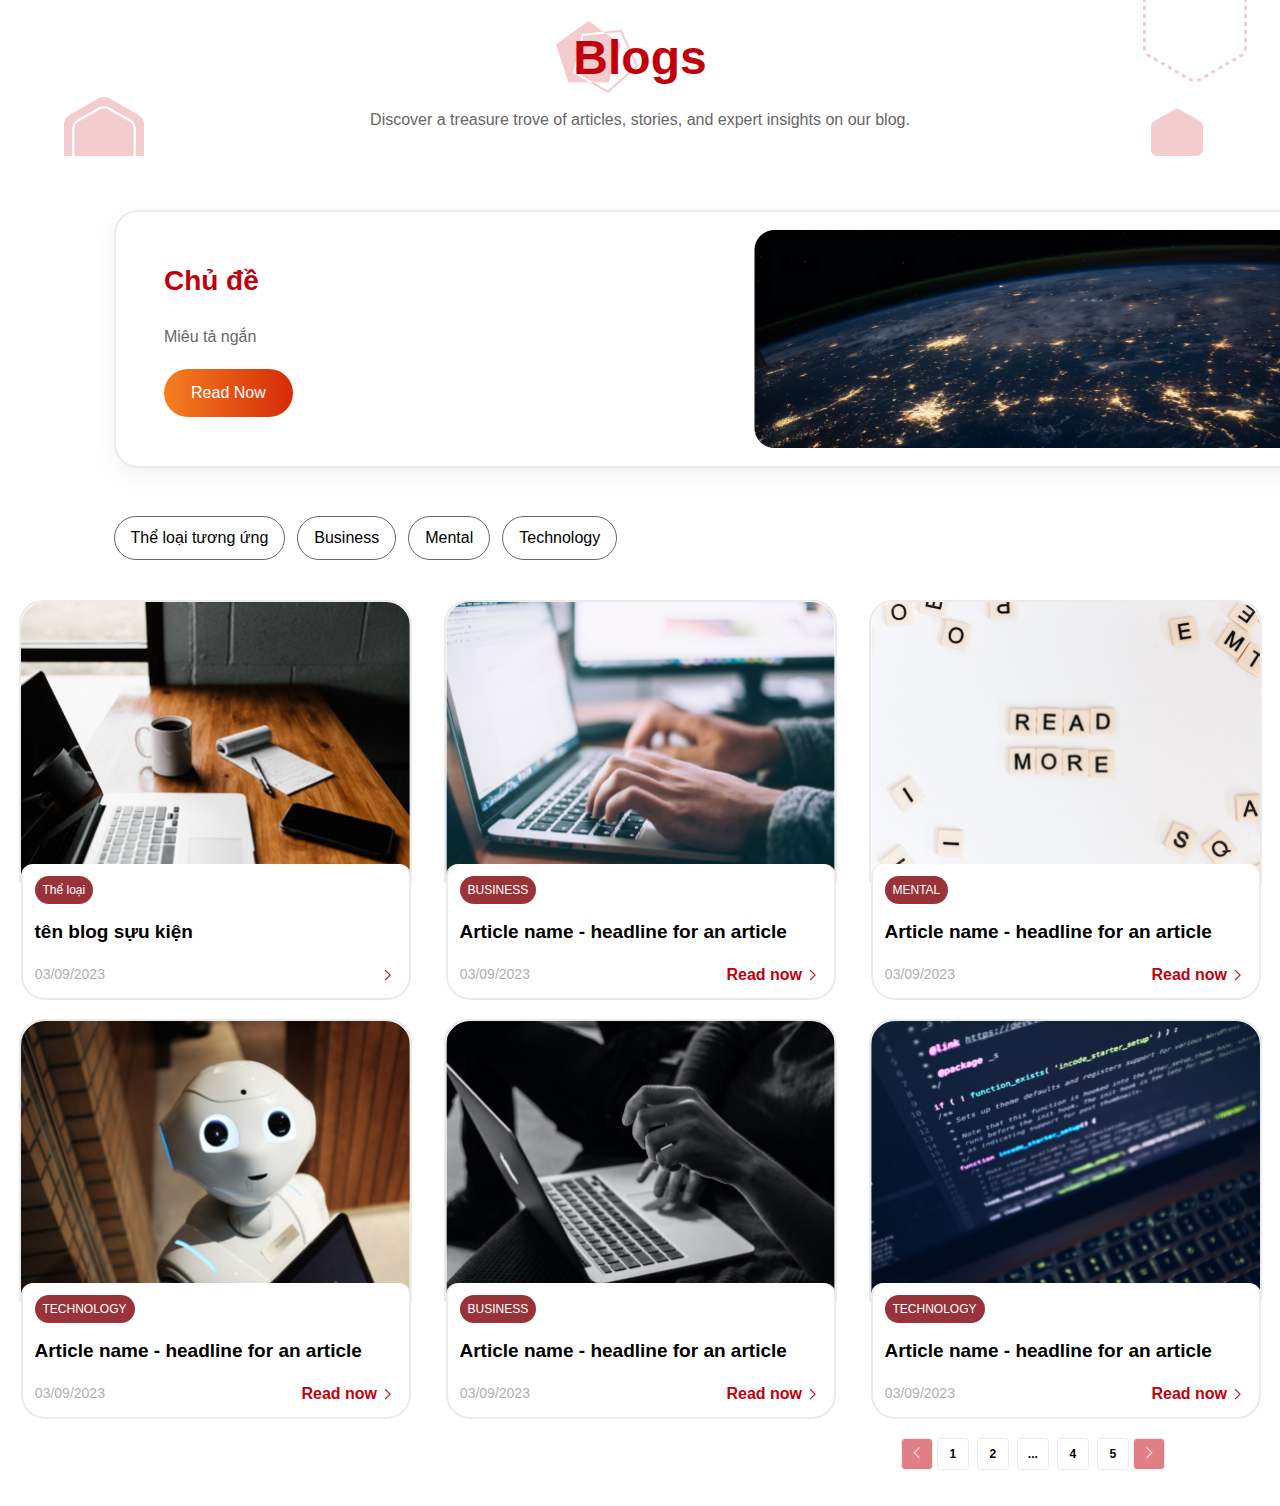
==== commit 3cf7495f: "6nd commit" ====
--- a/blog.html
+++ b/blog.html
@@ -43,7 +43,7 @@
 
                 <div class="article-listing">
                     <div class="category-tabs">
-                        <button class="blog-category-switcher first">
+                        <button class="blog-category-switcher">
                             Thể loại tương ứng
                         </button>
                         <button class="blog-category-switcher">
@@ -147,6 +147,18 @@
                 </div>
             </div>
         </div>
+
+        <div class="pagigation">
+            <div class="pagigation-btn">
+                <button class="page-icon"><i class="ti-angle-left"></i></button>
+                <button class="page-btn">1</button>
+                <button class="page-btn">2</button>
+                <button class="page-btn">...</button>
+                <button class="page-btn">4</button>
+                <button class="page-btn">5</button>
+                <button class="page-icon"><i class="ti-angle-right"></i></button>
+            </div>
+        </div>
     </div>
 </body>
 </html>--- a/assets/blogstyle.css
+++ b/assets/blogstyle.css
@@ -143,9 +143,10 @@
     font-weight: 500;
 }
 
-.blog-category-switcher.first {
+.blog-category-switcher:hover {
     background: rgba(128, 0, 8, 0.8);
     color: #fff;
+    cursor: pointer;
 }
 
 .blog-card-tabs .blog-card-item {
@@ -221,4 +222,42 @@
 .blog-card-content .btn .ti-angle-right {
     font-size: 11px;
     font-weight: 700;
+}
+
+.pagigation-btn .page-icon {
+    width: 32px; height: 32px;
+    color: #fff;
+    font-size: 12px;
+    background: rgba(194, 0, 12, 0.5);
+    border-radius: 4px;
+    border: 1.5px solid rgba(235, 235, 235, 1);
+}
+
+.pagigation-btn .page-icon:hover {
+    background: rgba(194, 0, 12, 1);
+    cursor: pointer;
+}
+
+.pagigation-btn .page-btn {
+    margin-left: 4px; margin-right: 4px;
+    font-size: 16px;
+    font-weight: 700;
+    width: 32px; height: 32px;
+    font-size: 12px;
+    background: rgba(255, 255, 255, 0);
+    border-radius: 4px;
+    border: 1.5px solid rgba(235, 235, 235, 1);
+    margin-bottom: 36px;
+}
+
+.pagigation-btn .page-btn:hover {
+    color: rgba(194, 0, 12, 1);
+    border: 2px solid rgba(194, 0, 12, 1);
+    cursor: pointer;
+}
+
+.pagigation-btn {
+    display: flex;
+    justify-content: flex-end;
+    margin-right: 9%;
 }